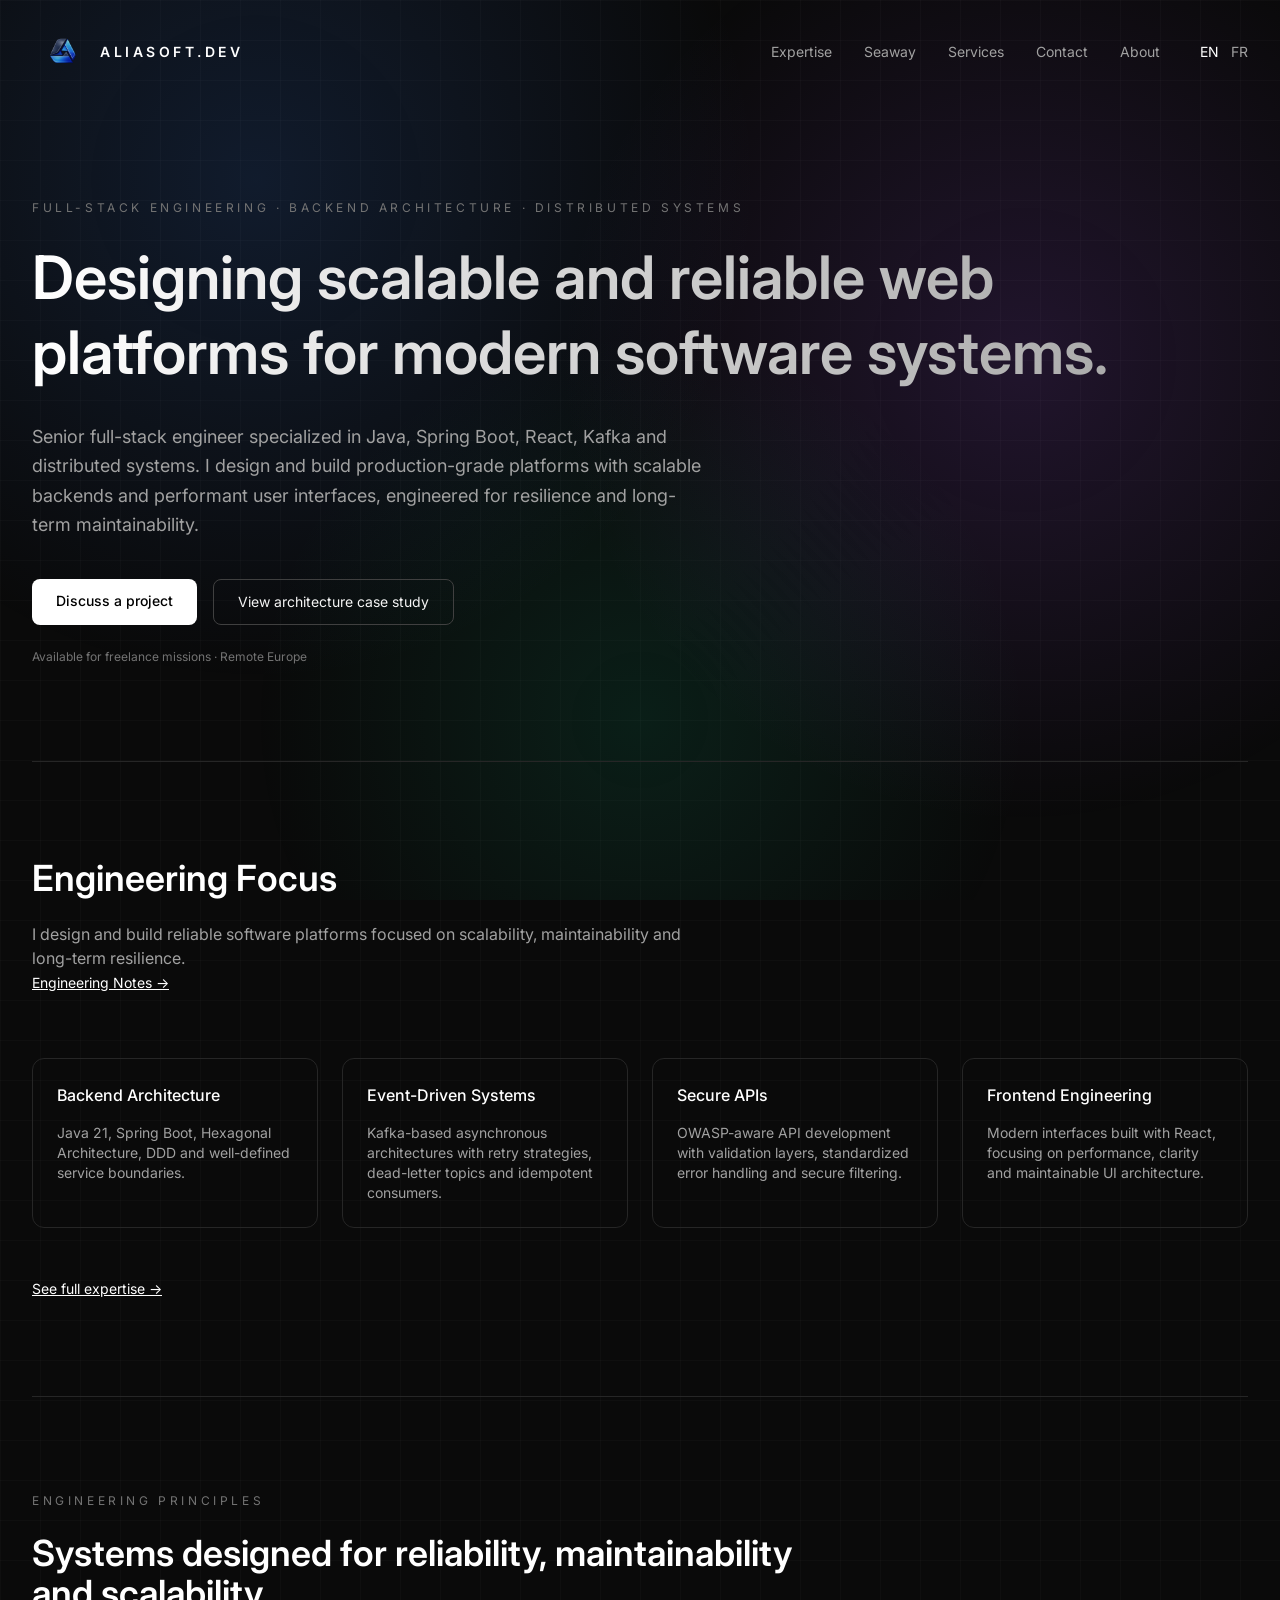
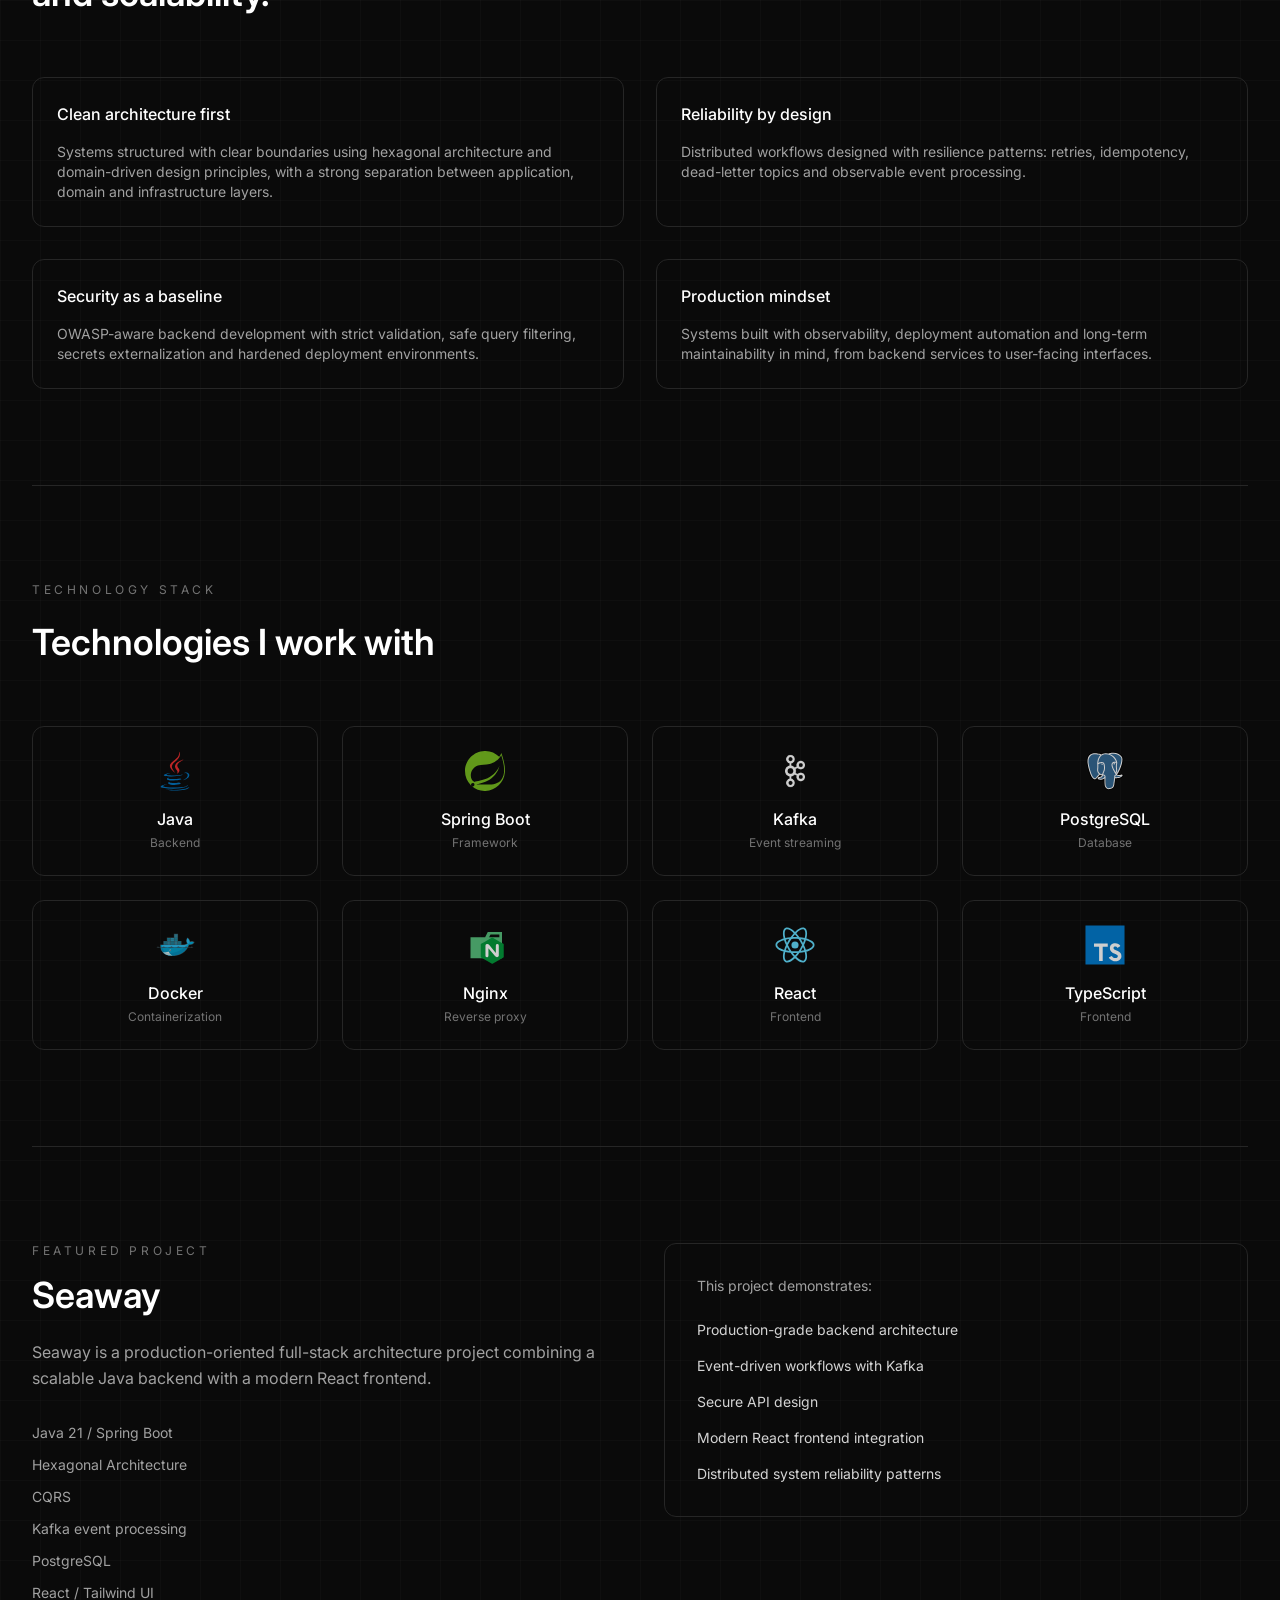
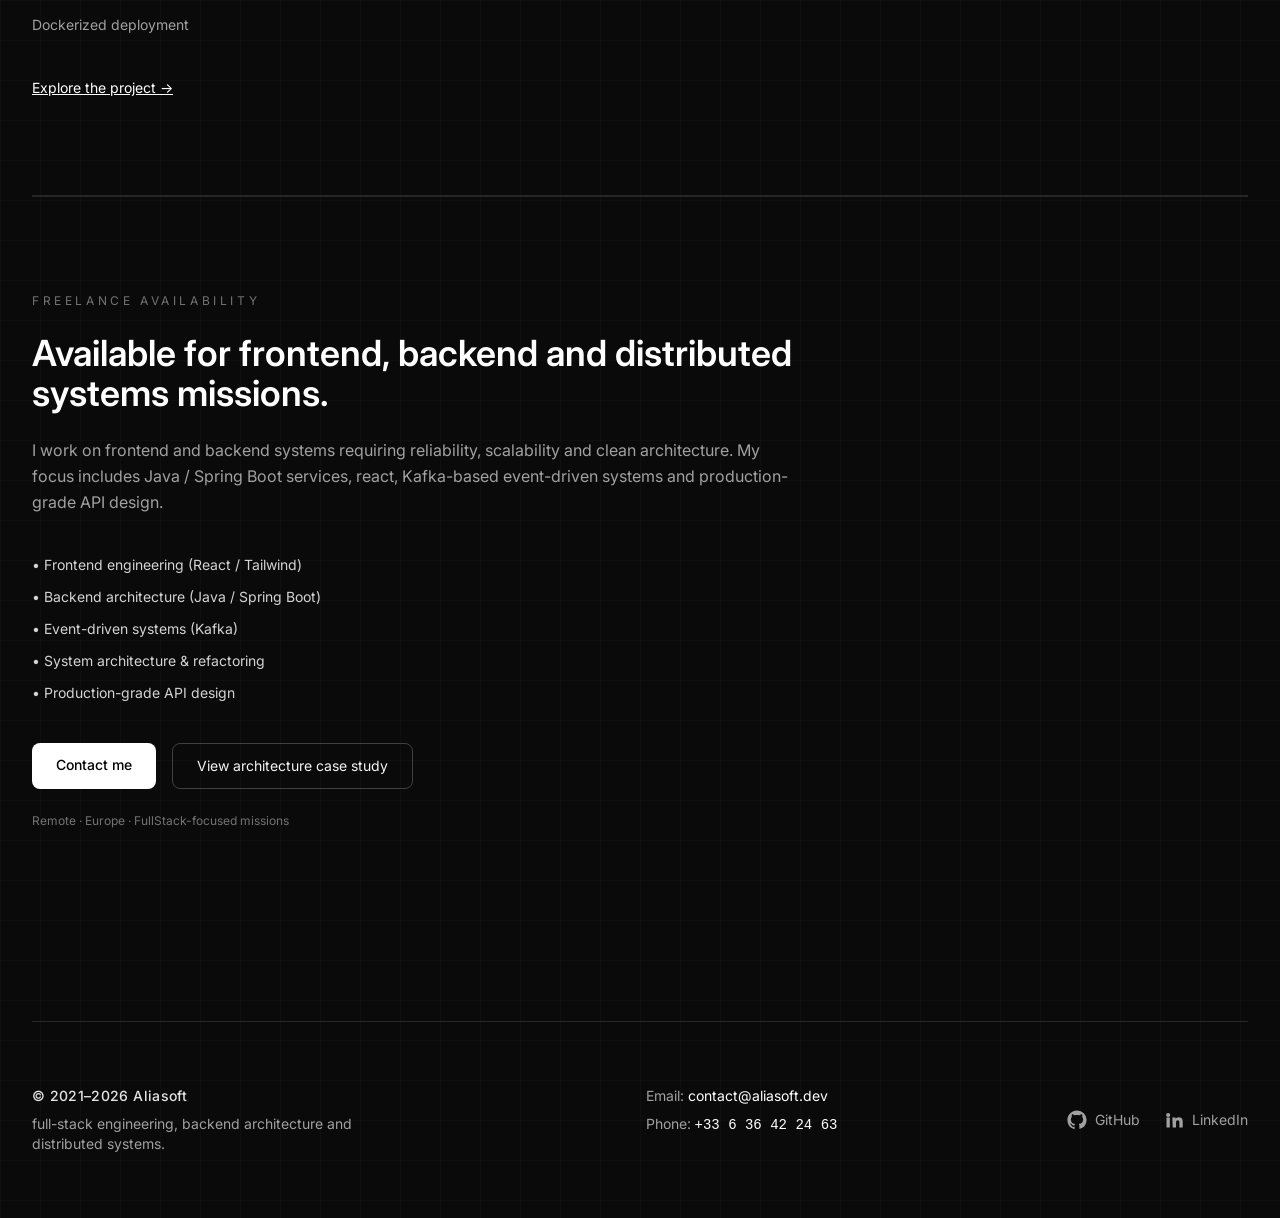
==== index.html @ 5de4d88c "deploy: Aliasoft/website@cc7196342ebf1ec0f9912c6b072e5e55b8d4eed5" ====
<!DOCTYPE html><html> <head><meta charset="UTF-8"><meta name="viewport" content="width=device-width, initial-scale=1.0"><meta name="description" content="Designing scalable and reliable web platforms for modern software systems."><meta name="author" content="Aliasoft"><title>Aliasoft</title><link rel="icon" href="/favicon.ico"><!-- hreflang --><!-- OpenGraph --><meta property="og:type" content="website"><meta property="og:title" content="Aliasoft — Full-Stack Engineering"><meta property="og:description" content="Full-stack engineering, distributed systems & React applications"><meta property="og:image" content="https://aliasoft.dev/og-image.png"><meta property="og:url" content="https://aliasoft.dev/en/"><!-- Twitter --><meta name="twitter:card" content="summary_large_image"><meta name="twitter:title" content="Aliasoft — Full-Stack Engineering"><meta name="twitter:description" content="Full-stack engineering, distributed systems & React applications"><meta name="twitter:image" content="https://aliasoft.dev/og-image.png"><script type="module">const a=localStorage.getItem("lang");a?window.location.href="/"+a+"/":navigator.language.startsWith("fr")?(localStorage.setItem("lang","fr"),window.location.href="/fr/"):(localStorage.setItem("lang","en"),window.location.href="/en/");</script><link rel="stylesheet" href="/_astro/global.B96quEFN.css"></head> <body></body></html>
---- _astro/global.B96quEFN.css ----
@layer properties{@supports (((-webkit-hyphens:none)) and (not (margin-trim:inline))) or ((-moz-orient:inline) and (not (color:rgb(from red r g b)))){*,:before,:after,::backdrop{--tw-translate-x:0;--tw-translate-y:0;--tw-translate-z:0;--tw-space-y-reverse:0;--tw-border-style:solid;--tw-gradient-position:initial;--tw-gradient-from:#0000;--tw-gradient-via:#0000;--tw-gradient-to:#0000;--tw-gradient-stops:initial;--tw-gradient-via-stops:initial;--tw-gradient-from-position:0%;--tw-gradient-via-position:50%;--tw-gradient-to-position:100%;--tw-leading:initial;--tw-font-weight:initial;--tw-tracking:initial;--tw-duration:initial}}}@layer theme{:root,:host{--font-sans:ui-sans-serif, system-ui, sans-serif, "Apple Color Emoji", "Segoe UI Emoji", "Segoe UI Symbol", "Noto Color Emoji";--font-mono:ui-monospace, SFMono-Regular, Menlo, Monaco, Consolas, "Liberation Mono", "Courier New", monospace;--color-emerald-400:oklch(76.5% .177 163.223);--color-blue-400:oklch(70.7% .165 254.624);--color-neutral-100:oklch(97% 0 0);--color-neutral-200:oklch(92.2% 0 0);--color-neutral-300:oklch(87% 0 0);--color-neutral-400:oklch(70.8% 0 0);--color-neutral-500:oklch(55.6% 0 0);--color-neutral-600:oklch(43.9% 0 0);--color-neutral-700:oklch(37.1% 0 0);--color-neutral-800:oklch(26.9% 0 0);--color-neutral-900:oklch(20.5% 0 0);--color-neutral-950:oklch(14.5% 0 0);--color-black:#000;--color-white:#fff;--spacing:.25rem;--container-sm:24rem;--container-xl:36rem;--container-2xl:42rem;--container-3xl:48rem;--container-6xl:72rem;--container-7xl:80rem;--text-xs:.75rem;--text-xs--line-height:calc(1 / .75);--text-sm:.875rem;--text-sm--line-height:calc(1.25 / .875);--text-lg:1.125rem;--text-lg--line-height:calc(1.75 / 1.125);--text-xl:1.25rem;--text-xl--line-height:calc(1.75 / 1.25);--text-2xl:1.5rem;--text-2xl--line-height:calc(2 / 1.5);--text-3xl:1.875rem;--text-3xl--line-height: 1.2 ;--text-4xl:2.25rem;--text-4xl--line-height:calc(2.5 / 2.25);--text-5xl:3rem;--text-5xl--line-height:1;--text-6xl:3.75rem;--text-6xl--line-height:1;--font-weight-medium:500;--font-weight-semibold:600;--tracking-wide:.025em;--leading-tight:1.25;--leading-relaxed:1.625;--radius-lg:.5rem;--radius-xl:.75rem;--default-transition-duration:.15s;--default-transition-timing-function:cubic-bezier(.4, 0, .2, 1);--default-font-family:var(--font-sans);--default-mono-font-family:var(--font-mono)}}@layer base{*,:after,:before,::backdrop{box-sizing:border-box;border:0 solid;margin:0;padding:0}::file-selector-button{box-sizing:border-box;border:0 solid;margin:0;padding:0}html,:host{-webkit-text-size-adjust:100%;tab-size:4;line-height:1.5;font-family:var(--default-font-family,ui-sans-serif, system-ui, sans-serif, "Apple Color Emoji", "Segoe UI Emoji", "Segoe UI Symbol", "Noto Color Emoji");font-feature-settings:var(--default-font-feature-settings,normal);font-variation-settings:var(--default-font-variation-settings,normal);-webkit-tap-highlight-color:transparent}hr{height:0;color:inherit;border-top-width:1px}abbr:where([title]){-webkit-text-decoration:underline dotted;text-decoration:underline dotted}h1,h2,h3,h4,h5,h6{font-size:inherit;font-weight:inherit}a{color:inherit;-webkit-text-decoration:inherit;text-decoration:inherit}b,strong{font-weight:bolder}code,kbd,samp,pre{font-family:var(--default-mono-font-family,ui-monospace, SFMono-Regular, Menlo, Monaco, Consolas, "Liberation Mono", "Courier New", monospace);font-feature-settings:var(--default-mono-font-feature-settings,normal);font-variation-settings:var(--default-mono-font-variation-settings,normal);font-size:1em}small{font-size:80%}sub,sup{vertical-align:baseline;font-size:75%;line-height:0;position:relative}sub{bottom:-.25em}sup{top:-.5em}table{text-indent:0;border-color:inherit;border-collapse:collapse}:-moz-focusring{outline:auto}progress{vertical-align:baseline}summary{display:list-item}ol,ul,menu{list-style:none}img,svg,video,canvas,audio,iframe,embed,object{vertical-align:middle;display:block}img,video{max-width:100%;height:auto}button,input,select,optgroup,textarea{font:inherit;font-feature-settings:inherit;font-variation-settings:inherit;letter-spacing:inherit;color:inherit;opacity:1;background-color:#0000;border-radius:0}::file-selector-button{font:inherit;font-feature-settings:inherit;font-variation-settings:inherit;letter-spacing:inherit;color:inherit;opacity:1;background-color:#0000;border-radius:0}:where(select:is([multiple],[size])) optgroup{font-weight:bolder}:where(select:is([multiple],[size])) optgroup option{padding-inline-start:20px}::file-selector-button{margin-inline-end:4px}::placeholder{opacity:1}@supports (not ((-webkit-appearance:-apple-pay-button))) or (contain-intrinsic-size:1px){::placeholder{color:currentColor}@supports (color:color-mix(in lab,red,red)){::placeholder{color:color-mix(in oklab,currentcolor 50%,transparent)}}}textarea{resize:vertical}::-webkit-search-decoration{-webkit-appearance:none}::-webkit-date-and-time-value{min-height:1lh;text-align:inherit}::-webkit-datetime-edit{display:inline-flex}::-webkit-datetime-edit-fields-wrapper{padding:0}::-webkit-datetime-edit{padding-block:0}::-webkit-datetime-edit-year-field{padding-block:0}::-webkit-datetime-edit-month-field{padding-block:0}::-webkit-datetime-edit-day-field{padding-block:0}::-webkit-datetime-edit-hour-field{padding-block:0}::-webkit-datetime-edit-minute-field{padding-block:0}::-webkit-datetime-edit-second-field{padding-block:0}::-webkit-datetime-edit-millisecond-field{padding-block:0}::-webkit-datetime-edit-meridiem-field{padding-block:0}::-webkit-calendar-picker-indicator{line-height:1}:-moz-ui-invalid{box-shadow:none}button,input:where([type=button],[type=reset],[type=submit]){appearance:button}::file-selector-button{appearance:button}::-webkit-inner-spin-button{height:auto}::-webkit-outer-spin-button{height:auto}[hidden]:where(:not([hidden=until-found])){display:none!important}}@layer components;@layer utilities{.absolute{position:absolute}.fixed{position:fixed}.relative{position:relative}.static{position:static}.inset-0{inset:calc(var(--spacing) * 0)}.left-1\/2{left:50%}.-z-10{z-index:-10}.container{width:100%}@media(min-width:40rem){.container{max-width:40rem}}@media(min-width:48rem){.container{max-width:48rem}}@media(min-width:64rem){.container{max-width:64rem}}@media(min-width:80rem){.container{max-width:80rem}}@media(min-width:96rem){.container{max-width:96rem}}.mx-auto{margin-inline:auto}.mt-1{margin-top:calc(var(--spacing) * 1)}.mt-2{margin-top:calc(var(--spacing) * 2)}.mt-4{margin-top:calc(var(--spacing) * 4)}.mt-6{margin-top:calc(var(--spacing) * 6)}.mt-8{margin-top:calc(var(--spacing) * 8)}.mt-10{margin-top:calc(var(--spacing) * 10)}.mt-12{margin-top:calc(var(--spacing) * 12)}.mt-14{margin-top:calc(var(--spacing) * 14)}.mt-16{margin-top:calc(var(--spacing) * 16)}.mt-20{margin-top:calc(var(--spacing) * 20)}.mt-24{margin-top:calc(var(--spacing) * 24)}.mb-10{margin-bottom:calc(var(--spacing) * 10)}.mb-12{margin-bottom:calc(var(--spacing) * 12)}.flex{display:flex}.grid{display:grid}.hidden{display:none}.inline-block{display:inline-block}.h-5{height:calc(var(--spacing) * 5)}.h-10{height:calc(var(--spacing) * 10)}.h-full{height:100%}.w-5{width:calc(var(--spacing) * 5)}.w-full{width:100%}.max-w-2xl{max-width:var(--container-2xl)}.max-w-3xl{max-width:var(--container-3xl)}.max-w-6xl{max-width:var(--container-6xl)}.max-w-7xl{max-width:var(--container-7xl)}.max-w-sm{max-width:var(--container-sm)}.max-w-xl{max-width:var(--container-xl)}.-translate-x-1\/2{--tw-translate-x: -50% ;translate:var(--tw-translate-x) var(--tw-translate-y)}.cursor-pointer{cursor:pointer}.grid-cols-2{grid-template-columns:repeat(2,minmax(0,1fr))}.flex-col{flex-direction:column}.items-center{align-items:center}.items-start{align-items:flex-start}.justify-between{justify-content:space-between}.gap-2{gap:calc(var(--spacing) * 2)}.gap-3{gap:calc(var(--spacing) * 3)}.gap-4{gap:calc(var(--spacing) * 4)}.gap-6{gap:calc(var(--spacing) * 6)}.gap-8{gap:calc(var(--spacing) * 8)}.gap-10{gap:calc(var(--spacing) * 10)}.gap-12{gap:calc(var(--spacing) * 12)}:where(.space-y-2>:not(:last-child)){--tw-space-y-reverse:0;margin-block-start:calc(calc(var(--spacing) * 2) * var(--tw-space-y-reverse));margin-block-end:calc(calc(var(--spacing) * 2) * calc(1 - var(--tw-space-y-reverse)))}:where(.space-y-3>:not(:last-child)){--tw-space-y-reverse:0;margin-block-start:calc(calc(var(--spacing) * 3) * var(--tw-space-y-reverse));margin-block-end:calc(calc(var(--spacing) * 3) * calc(1 - var(--tw-space-y-reverse)))}:where(.space-y-4>:not(:last-child)){--tw-space-y-reverse:0;margin-block-start:calc(calc(var(--spacing) * 4) * var(--tw-space-y-reverse));margin-block-end:calc(calc(var(--spacing) * 4) * calc(1 - var(--tw-space-y-reverse)))}:where(.space-y-8>:not(:last-child)){--tw-space-y-reverse:0;margin-block-start:calc(calc(var(--spacing) * 8) * var(--tw-space-y-reverse));margin-block-end:calc(calc(var(--spacing) * 8) * calc(1 - var(--tw-space-y-reverse)))}.rounded-lg{border-radius:var(--radius-lg)}.rounded-xl{border-radius:var(--radius-xl)}.border{border-style:var(--tw-border-style);border-width:1px}.border-t{border-top-style:var(--tw-border-style);border-top-width:1px}.border-b{border-bottom-style:var(--tw-border-style);border-bottom-width:1px}.border-neutral-700{border-color:var(--color-neutral-700)}.border-neutral-800{border-color:var(--color-neutral-800)}.bg-black\/70{background-color:#000000b3}@supports (color:color-mix(in lab,red,red)){.bg-black\/70{background-color:color-mix(in oklab,var(--color-black) 70%,transparent)}}.bg-neutral-900{background-color:var(--color-neutral-900)}.bg-neutral-950{background-color:var(--color-neutral-950)}.bg-white{background-color:var(--color-white)}.bg-gradient-to-r{--tw-gradient-position:to right in oklab;background-image:linear-gradient(var(--tw-gradient-stops))}.from-white{--tw-gradient-from:var(--color-white);--tw-gradient-stops:var(--tw-gradient-via-stops,var(--tw-gradient-position), var(--tw-gradient-from) var(--tw-gradient-from-position), var(--tw-gradient-to) var(--tw-gradient-to-position))}.to-neutral-400{--tw-gradient-to:var(--color-neutral-400);--tw-gradient-stops:var(--tw-gradient-via-stops,var(--tw-gradient-position), var(--tw-gradient-from) var(--tw-gradient-from-position), var(--tw-gradient-to) var(--tw-gradient-to-position))}.bg-clip-text{-webkit-background-clip:text;background-clip:text}.object-cover{object-fit:cover}.p-6{padding:calc(var(--spacing) * 6)}.p-8{padding:calc(var(--spacing) * 8)}.px-3{padding-inline:calc(var(--spacing) * 3)}.px-6{padding-inline:calc(var(--spacing) * 6)}.py-1{padding-block:calc(var(--spacing) * 1)}.py-3{padding-block:calc(var(--spacing) * 3)}.py-8{padding-block:calc(var(--spacing) * 8)}.py-16{padding-block:calc(var(--spacing) * 16)}.py-24{padding-block:calc(var(--spacing) * 24)}.pt-4{padding-top:calc(var(--spacing) * 4)}.text-center{text-align:center}.font-\[Inter\]{font-family:Inter}.font-mono{font-family:var(--font-mono)}.text-2xl{font-size:var(--text-2xl);line-height:var(--tw-leading,var(--text-2xl--line-height))}.text-3xl{font-size:var(--text-3xl);line-height:var(--tw-leading,var(--text-3xl--line-height))}.text-4xl{font-size:var(--text-4xl);line-height:var(--tw-leading,var(--text-4xl--line-height))}.text-lg{font-size:var(--text-lg);line-height:var(--tw-leading,var(--text-lg--line-height))}.text-sm{font-size:var(--text-sm);line-height:var(--tw-leading,var(--text-sm--line-height))}.text-xl{font-size:var(--text-xl);line-height:var(--tw-leading,var(--text-xl--line-height))}.text-xs{font-size:var(--text-xs);line-height:var(--tw-leading,var(--text-xs--line-height))}.leading-relaxed{--tw-leading:var(--leading-relaxed);line-height:var(--leading-relaxed)}.leading-tight{--tw-leading:var(--leading-tight);line-height:var(--leading-tight)}.font-medium{--tw-font-weight:var(--font-weight-medium);font-weight:var(--font-weight-medium)}.font-semibold{--tw-font-weight:var(--font-weight-semibold);font-weight:var(--font-weight-semibold)}.tracking-\[0\.3em\]{--tw-tracking:.3em;letter-spacing:.3em}.tracking-\[0\.25em\]{--tw-tracking:.25em;letter-spacing:.25em}.tracking-wide{--tw-tracking:var(--tracking-wide);letter-spacing:var(--tracking-wide)}.text-black{color:var(--color-black)}.text-neutral-100{color:var(--color-neutral-100)}.text-neutral-200{color:var(--color-neutral-200)}.text-neutral-300{color:var(--color-neutral-300)}.text-neutral-400{color:var(--color-neutral-400)}.text-neutral-500{color:var(--color-neutral-500)}.text-transparent{color:#0000}.text-white{color:var(--color-white)}.uppercase{text-transform:uppercase}.underline{text-decoration-line:underline}.antialiased{-webkit-font-smoothing:antialiased;-moz-osx-font-smoothing:grayscale}.opacity-30{opacity:.3}.opacity-80{opacity:.8}.transition{transition-property:color,background-color,border-color,outline-color,text-decoration-color,fill,stroke,--tw-gradient-from,--tw-gradient-via,--tw-gradient-to,opacity,box-shadow,transform,translate,scale,rotate,filter,-webkit-backdrop-filter,backdrop-filter,display,content-visibility,overlay,pointer-events;transition-timing-function:var(--tw-ease,var(--default-transition-timing-function));transition-duration:var(--tw-duration,var(--default-transition-duration))}.transition-opacity{transition-property:opacity;transition-timing-function:var(--tw-ease,var(--default-transition-timing-function));transition-duration:var(--tw-duration,var(--default-transition-duration))}.duration-500{--tw-duration:.5s;transition-duration:.5s}@media(hover:hover){.group-hover\:block:is(:where(.group):hover *){display:block}.group-hover\/pair\:text-emerald-400:is(:where(.group\/pair):hover *){color:var(--color-emerald-400)}.hover\:border-neutral-500:hover{border-color:var(--color-neutral-500)}.hover\:border-neutral-600:hover{border-color:var(--color-neutral-600)}.hover\:bg-neutral-200:hover{background-color:var(--color-neutral-200)}.hover\:bg-neutral-900\/40:hover{background-color:#17171766}@supports (color:color-mix(in lab,red,red)){.hover\:bg-neutral-900\/40:hover{background-color:color-mix(in oklab,var(--color-neutral-900) 40%,transparent)}}.hover\:text-blue-400:hover{color:var(--color-blue-400)}.hover\:text-neutral-300:hover{color:var(--color-neutral-300)}.hover\:text-white:hover{color:var(--color-white)}.hover\:opacity-100:hover{opacity:1}}@media(min-width:40rem){.sm\:flex-row{flex-direction:row}}@media(min-width:48rem){.md\:flex{display:flex}.md\:grid-cols-2{grid-template-columns:repeat(2,minmax(0,1fr))}.md\:grid-cols-4{grid-template-columns:repeat(4,minmax(0,1fr))}.md\:flex-row{flex-direction:row}.md\:justify-between{justify-content:space-between}.md\:text-4xl{font-size:var(--text-4xl);line-height:var(--tw-leading,var(--text-4xl--line-height))}.md\:text-5xl{font-size:var(--text-5xl);line-height:var(--tw-leading,var(--text-5xl--line-height))}.md\:text-6xl{font-size:var(--text-6xl);line-height:var(--tw-leading,var(--text-6xl--line-height))}}@media(min-width:64rem){.lg\:grid-cols-2{grid-template-columns:repeat(2,minmax(0,1fr))}.lg\:grid-cols-3{grid-template-columns:repeat(3,minmax(0,1fr))}.lg\:grid-cols-4{grid-template-columns:repeat(4,minmax(0,1fr))}.lg\:px-8{padding-inline:calc(var(--spacing) * 8)}}}.timeline-item{cursor:pointer;border-left:2px solid #333;padding-left:20px;transition:all .3s}.timeline-item .title{color:#aaa;font-weight:600;transition:all .3s}.timeline-item .desc{color:#666;opacity:0;margin-top:5px;font-size:14px;transition:all .3s;transform:translateY(10px)}.timeline-item:hover .title{color:#fff}.timeline-item:hover{border-color:#fff;transform:translate(5px)}.timeline-item.active .title{color:#fff}.timeline-item.active .desc{opacity:1;transform:translateY(0)}body{background-color:#0a0a0a;background-image:linear-gradient(#ffffff05 1px,#0000 1px),linear-gradient(90deg,#ffffff05 1px,#0000 1px);background-size:40px 40px}body:before{content:"";z-index:-1;background:radial-gradient(circle at 20% 20%,#3b82f626,#0000 40%),radial-gradient(circle at 80% 40%,#a855f726,#0000 40%),radial-gradient(circle at 50% 80%,#10b9811f,#0000 40%);position:fixed;inset:0}@property --tw-translate-x{syntax:"*";inherits:false;initial-value:0}@property --tw-translate-y{syntax:"*";inherits:false;initial-value:0}@property --tw-translate-z{syntax:"*";inherits:false;initial-value:0}@property --tw-space-y-reverse{syntax:"*";inherits:false;initial-value:0}@property --tw-border-style{syntax:"*";inherits:false;initial-value:solid}@property --tw-gradient-position{syntax:"*";inherits:false}@property --tw-gradient-from{syntax:"<color>";inherits:false;initial-value:#0000}@property --tw-gradient-via{syntax:"<color>";inherits:false;initial-value:#0000}@property --tw-gradient-to{syntax:"<color>";inherits:false;initial-value:#0000}@property --tw-gradient-stops{syntax:"*";inherits:false}@property --tw-gradient-via-stops{syntax:"*";inherits:false}@property --tw-gradient-from-position{syntax:"<length-percentage>";inherits:false;initial-value:0%}@property --tw-gradient-via-position{syntax:"<length-percentage>";inherits:false;initial-value:50%}@property --tw-gradient-to-position{syntax:"<length-percentage>";inherits:false;initial-value:100%}@property --tw-leading{syntax:"*";inherits:false}@property --tw-font-weight{syntax:"*";inherits:false}@property --tw-tracking{syntax:"*";inherits:false}@property --tw-duration{syntax:"*";inherits:false}
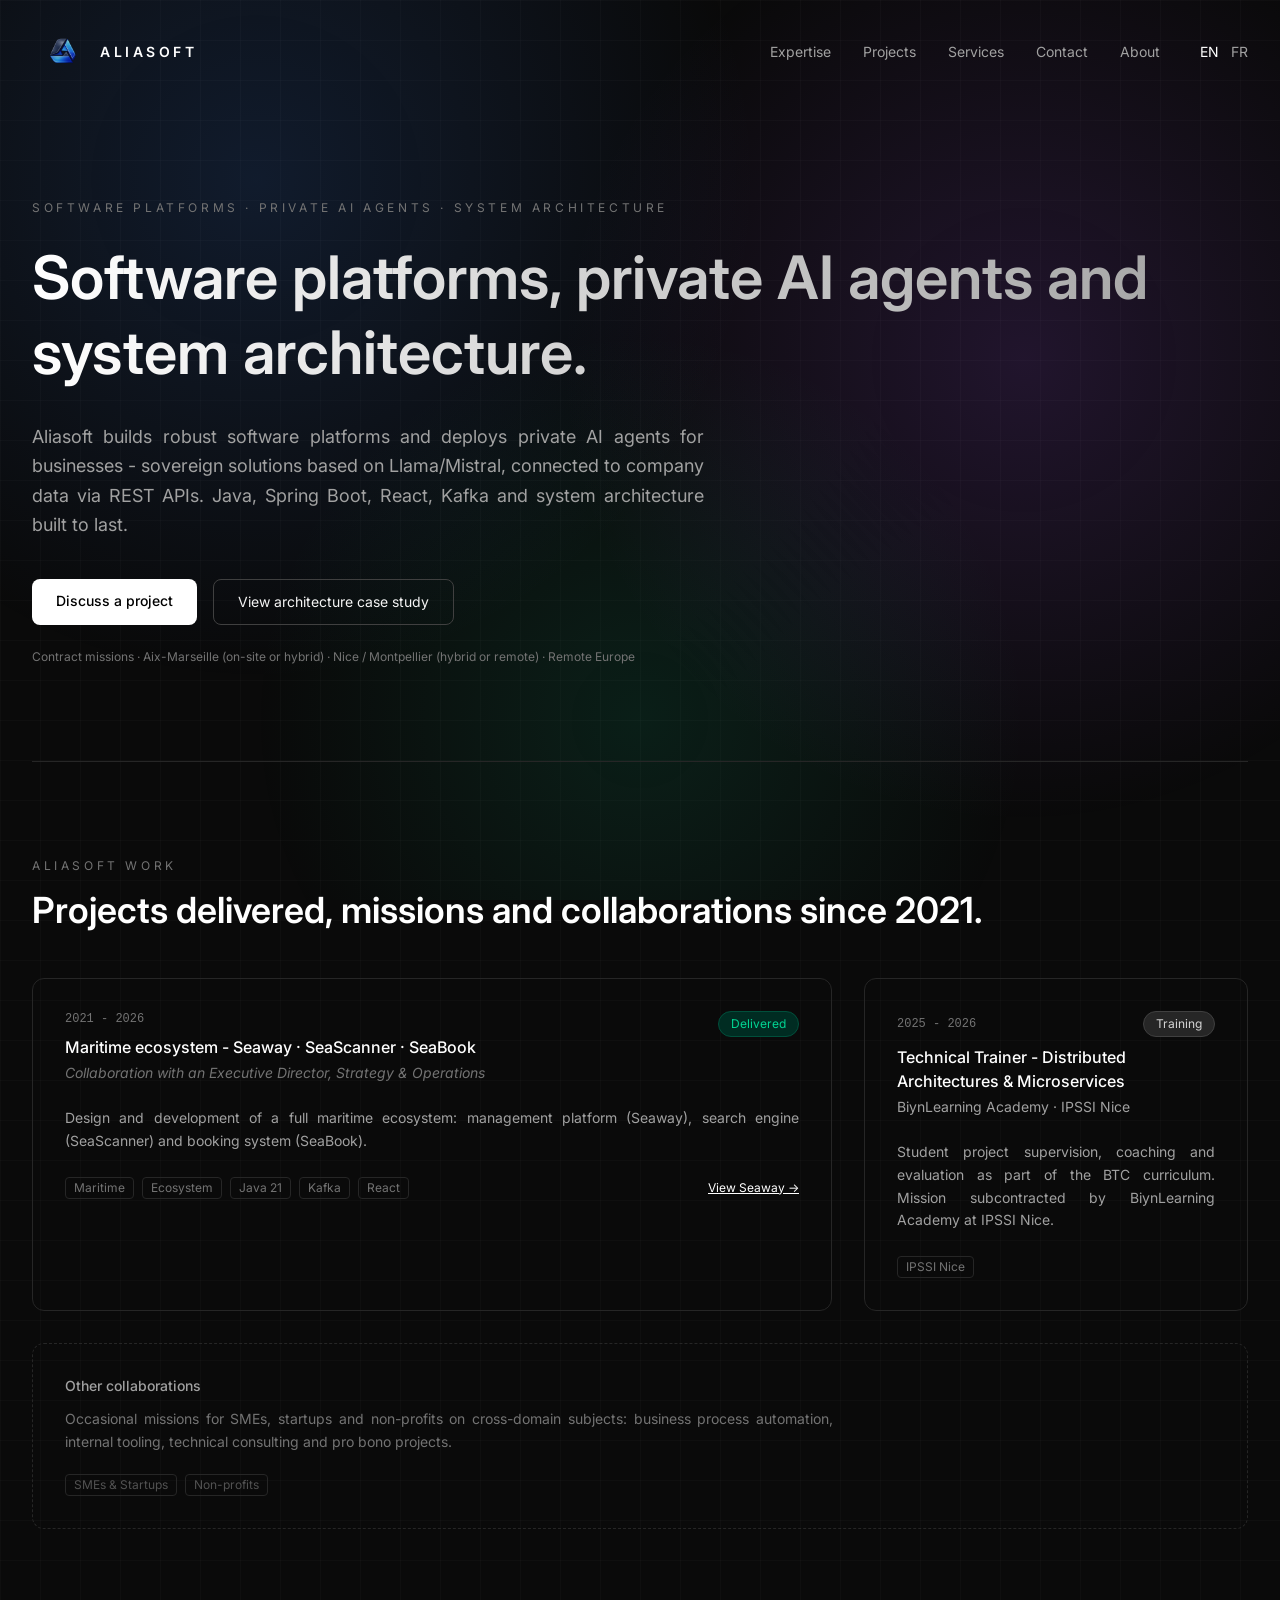
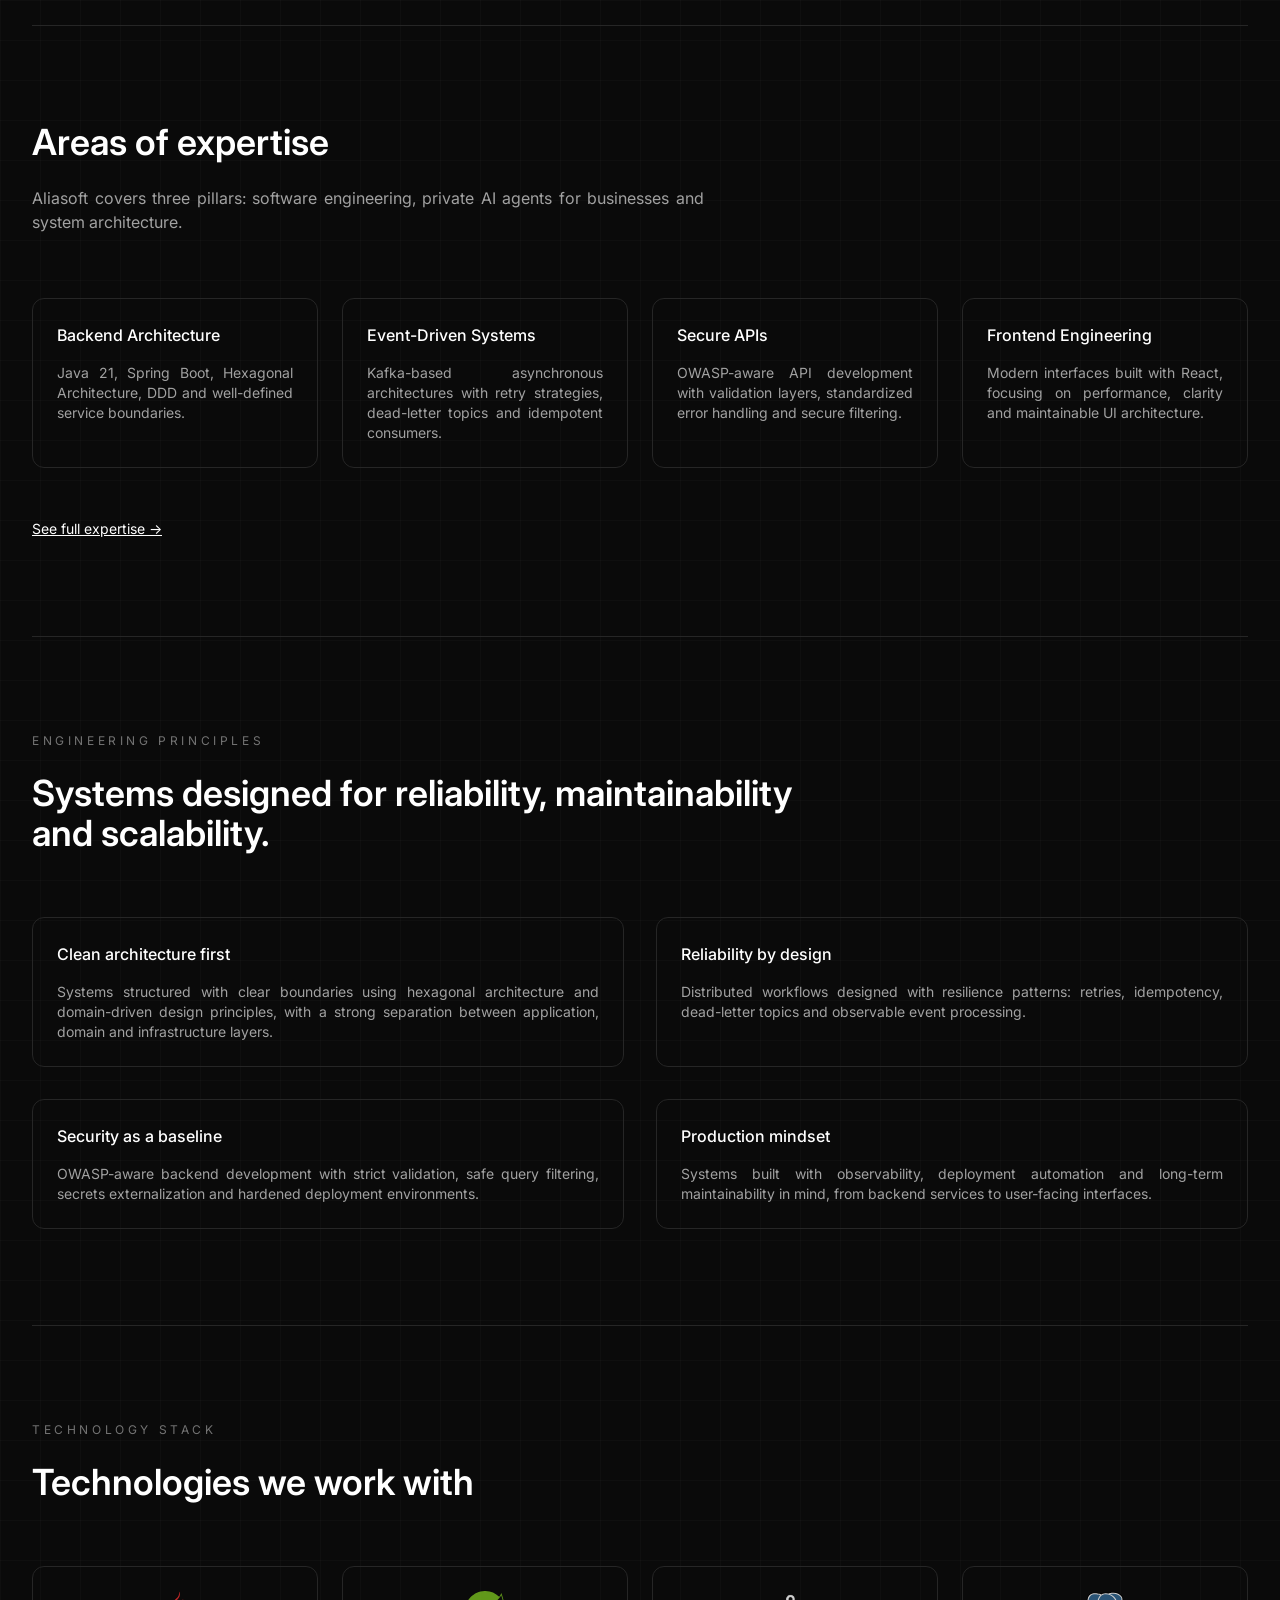
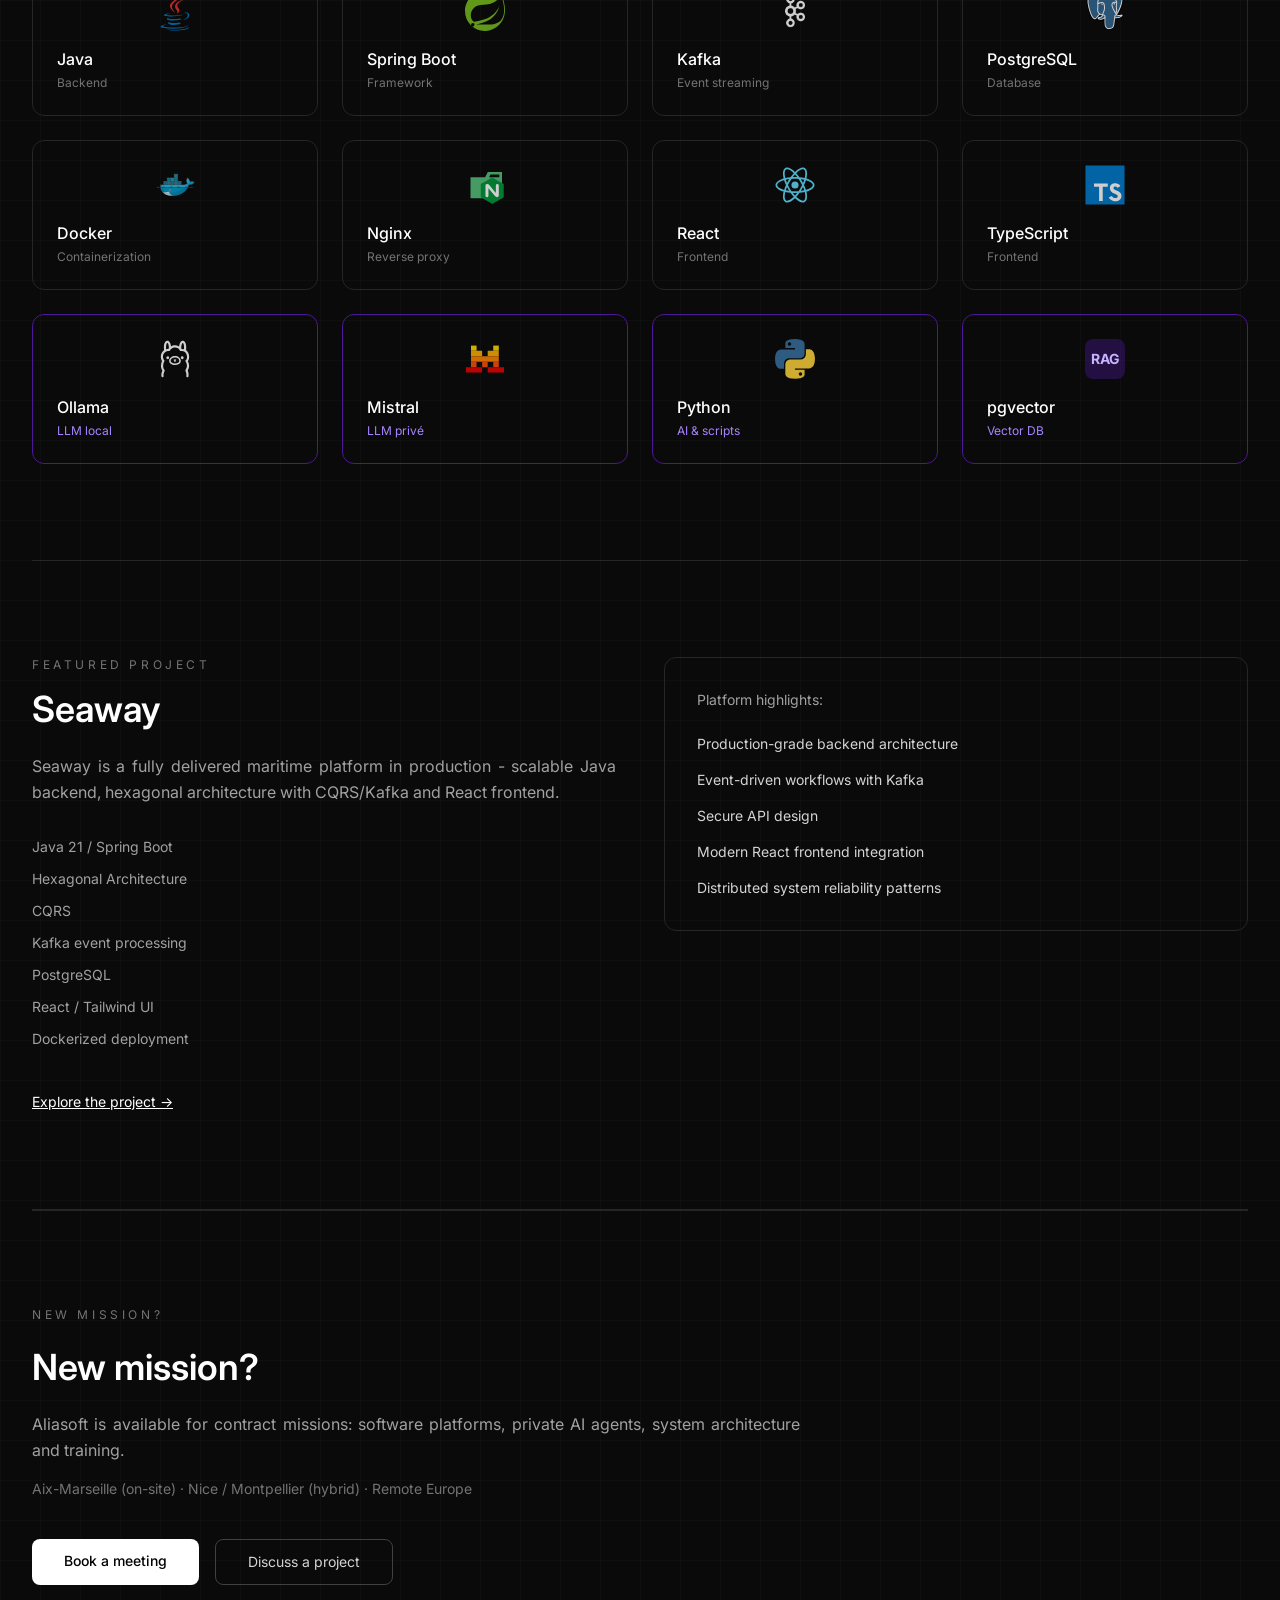
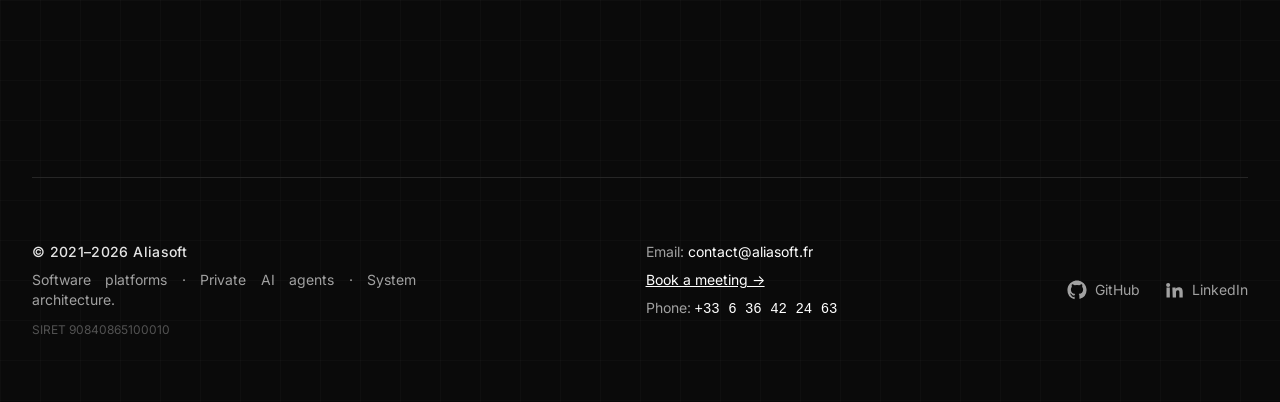
==== commit d8ecc2ac: "deploy: Aliasoft/website@4fafccb07151c4f165f31089b41d30f78f6ea8df" ====
--- a/index.html
+++ b/index.html
@@ -1 +1 @@
-<!DOCTYPE html><html> <head><meta charset="UTF-8"><meta name="viewport" content="width=device-width, initial-scale=1.0"><meta name="description" content="Designing scalable and reliable web platforms for modern software systems."><meta name="author" content="Aliasoft"><title>Aliasoft</title><link rel="icon" href="/favicon.ico"><!-- hreflang --><!-- OpenGraph --><meta property="og:type" content="website"><meta property="og:title" content="Aliasoft — Full-Stack Engineering"><meta property="og:description" content="Full-stack engineering, distributed systems & React applications"><meta property="og:image" content="https://aliasoft.dev/og-image.png"><meta property="og:url" content="https://aliasoft.dev/en/"><!-- Twitter --><meta name="twitter:card" content="summary_large_image"><meta name="twitter:title" content="Aliasoft — Full-Stack Engineering"><meta name="twitter:description" content="Full-stack engineering, distributed systems & React applications"><meta name="twitter:image" content="https://aliasoft.dev/og-image.png"><script type="module">const a=localStorage.getItem("lang");a?window.location.href="/"+a+"/":navigator.language.startsWith("fr")?(localStorage.setItem("lang","fr"),window.location.href="/fr/"):(localStorage.setItem("lang","en"),window.location.href="/en/");</script><link rel="stylesheet" href="/_astro/global.B96quEFN.css"></head> <body></body></html>+<!DOCTYPE html><html> <head><meta charset="UTF-8"><meta name="viewport" content="width=device-width, initial-scale=1.0"><title>Aliasoft</title><link rel="icon" href="/favicon.ico"><meta name="robots" content="noindex"><script type="module">const a=localStorage.getItem("lang");a?window.location.href="/"+a+"/":navigator.language.startsWith("fr")?(localStorage.setItem("lang","fr"),window.location.href="/fr/"):(localStorage.setItem("lang","en"),window.location.href="/en/");</script><link rel="stylesheet" href="/_astro/global.CK1csvw6.css"></head> <body></body></html>
--- a/_astro/global.CK1csvw6.css
+++ b/_astro/global.CK1csvw6.css
@@ -0,0 +1 @@
+@layer properties{@supports (((-webkit-hyphens:none)) and (not (margin-trim:inline))) or ((-moz-orient:inline) and (not (color:rgb(from red r g b)))){*,:before,:after,::backdrop{--tw-translate-x:0;--tw-translate-y:0;--tw-translate-z:0;--tw-rotate-x:initial;--tw-rotate-y:initial;--tw-rotate-z:initial;--tw-skew-x:initial;--tw-skew-y:initial;--tw-space-y-reverse:0;--tw-border-style:solid;--tw-gradient-position:initial;--tw-gradient-from:#0000;--tw-gradient-via:#0000;--tw-gradient-to:#0000;--tw-gradient-stops:initial;--tw-gradient-via-stops:initial;--tw-gradient-from-position:0%;--tw-gradient-via-position:50%;--tw-gradient-to-position:100%;--tw-leading:initial;--tw-font-weight:initial;--tw-tracking:initial;--tw-blur:initial;--tw-brightness:initial;--tw-contrast:initial;--tw-grayscale:initial;--tw-hue-rotate:initial;--tw-invert:initial;--tw-opacity:initial;--tw-saturate:initial;--tw-sepia:initial;--tw-drop-shadow:initial;--tw-drop-shadow-color:initial;--tw-drop-shadow-alpha:100%;--tw-drop-shadow-size:initial;--tw-duration:initial}}}@layer theme{:root,:host{--font-sans:ui-sans-serif, system-ui, sans-serif, "Apple Color Emoji", "Segoe UI Emoji", "Segoe UI Symbol", "Noto Color Emoji";--font-mono:ui-monospace, SFMono-Regular, Menlo, Monaco, Consolas, "Liberation Mono", "Courier New", monospace;--color-emerald-400:oklch(76.5% .177 163.223);--color-emerald-500:oklch(69.6% .17 162.48);--color-emerald-900:oklch(37.8% .077 168.94);--color-emerald-950:oklch(26.2% .051 172.552);--color-blue-400:oklch(70.7% .165 254.624);--color-violet-300:oklch(81.1% .111 293.571);--color-violet-400:oklch(70.2% .183 293.541);--color-violet-500:oklch(60.6% .25 292.717);--color-violet-700:oklch(49.1% .27 292.581);--color-violet-800:oklch(43.2% .232 292.759);--color-violet-900:oklch(38% .189 293.745);--color-violet-950:oklch(28.3% .141 291.089);--color-neutral-100:oklch(97% 0 0);--color-neutral-200:oklch(92.2% 0 0);--color-neutral-300:oklch(87% 0 0);--color-neutral-400:oklch(70.8% 0 0);--color-neutral-500:oklch(55.6% 0 0);--color-neutral-600:oklch(43.9% 0 0);--color-neutral-700:oklch(37.1% 0 0);--color-neutral-800:oklch(26.9% 0 0);--color-neutral-900:oklch(20.5% 0 0);--color-neutral-950:oklch(14.5% 0 0);--color-black:#000;--color-white:#fff;--spacing:.25rem;--container-sm:24rem;--container-xl:36rem;--container-2xl:42rem;--container-3xl:48rem;--container-6xl:72rem;--container-7xl:80rem;--text-xs:.75rem;--text-xs--line-height:calc(1 / .75);--text-sm:.875rem;--text-sm--line-height:calc(1.25 / .875);--text-lg:1.125rem;--text-lg--line-height:calc(1.75 / 1.125);--text-2xl:1.5rem;--text-2xl--line-height:calc(2 / 1.5);--text-3xl:1.875rem;--text-3xl--line-height: 1.2 ;--text-4xl:2.25rem;--text-4xl--line-height:calc(2.5 / 2.25);--text-5xl:3rem;--text-5xl--line-height:1;--text-6xl:3.75rem;--text-6xl--line-height:1;--font-weight-medium:500;--font-weight-semibold:600;--font-weight-bold:700;--tracking-wide:.025em;--leading-tight:1.25;--leading-relaxed:1.625;--radius-lg:.5rem;--radius-xl:.75rem;--default-transition-duration:.15s;--default-transition-timing-function:cubic-bezier(.4, 0, .2, 1);--default-font-family:var(--font-sans);--default-mono-font-family:var(--font-mono)}}@layer base{*,:after,:before,::backdrop{box-sizing:border-box;border:0 solid;margin:0;padding:0}::file-selector-button{box-sizing:border-box;border:0 solid;margin:0;padding:0}html,:host{-webkit-text-size-adjust:100%;tab-size:4;line-height:1.5;font-family:var(--default-font-family,ui-sans-serif, system-ui, sans-serif, "Apple Color Emoji", "Segoe UI Emoji", "Segoe UI Symbol", "Noto Color Emoji");font-feature-settings:var(--default-font-feature-settings,normal);font-variation-settings:var(--default-font-variation-settings,normal);-webkit-tap-highlight-color:transparent}hr{height:0;color:inherit;border-top-width:1px}abbr:where([title]){-webkit-text-decoration:underline dotted;text-decoration:underline dotted}h1,h2,h3,h4,h5,h6{font-size:inherit;font-weight:inherit}a{color:inherit;-webkit-text-decoration:inherit;text-decoration:inherit}b,strong{font-weight:bolder}code,kbd,samp,pre{font-family:var(--default-mono-font-family,ui-monospace, SFMono-Regular, Menlo, Monaco, Consolas, "Liberation Mono", "Courier New", monospace);font-feature-settings:var(--default-mono-font-feature-settings,normal);font-variation-settings:var(--default-mono-font-variation-settings,normal);font-size:1em}small{font-size:80%}sub,sup{vertical-align:baseline;font-size:75%;line-height:0;position:relative}sub{bottom:-.25em}sup{top:-.5em}table{text-indent:0;border-color:inherit;border-collapse:collapse}:-moz-focusring{outline:auto}progress{vertical-align:baseline}summary{display:list-item}ol,ul,menu{list-style:none}img,svg,video,canvas,audio,iframe,embed,object{vertical-align:middle;display:block}img,video{max-width:100%;height:auto}button,input,select,optgroup,textarea{font:inherit;font-feature-settings:inherit;font-variation-settings:inherit;letter-spacing:inherit;color:inherit;opacity:1;background-color:#0000;border-radius:0}::file-selector-button{font:inherit;font-feature-settings:inherit;font-variation-settings:inherit;letter-spacing:inherit;color:inherit;opacity:1;background-color:#0000;border-radius:0}:where(select:is([multiple],[size])) optgroup{font-weight:bolder}:where(select:is([multiple],[size])) optgroup option{padding-inline-start:20px}::file-selector-button{margin-inline-end:4px}::placeholder{opacity:1}@supports (not ((-webkit-appearance:-apple-pay-button))) or (contain-intrinsic-size:1px){::placeholder{color:currentColor}@supports (color:color-mix(in lab,red,red)){::placeholder{color:color-mix(in oklab,currentcolor 50%,transparent)}}}textarea{resize:vertical}::-webkit-search-decoration{-webkit-appearance:none}::-webkit-date-and-time-value{min-height:1lh;text-align:inherit}::-webkit-datetime-edit{display:inline-flex}::-webkit-datetime-edit-fields-wrapper{padding:0}::-webkit-datetime-edit{padding-block:0}::-webkit-datetime-edit-year-field{padding-block:0}::-webkit-datetime-edit-month-field{padding-block:0}::-webkit-datetime-edit-day-field{padding-block:0}::-webkit-datetime-edit-hour-field{padding-block:0}::-webkit-datetime-edit-minute-field{padding-block:0}::-webkit-datetime-edit-second-field{padding-block:0}::-webkit-datetime-edit-millisecond-field{padding-block:0}::-webkit-datetime-edit-meridiem-field{padding-block:0}::-webkit-calendar-picker-indicator{line-height:1}:-moz-ui-invalid{box-shadow:none}button,input:where([type=button],[type=reset],[type=submit]){appearance:button}::file-selector-button{appearance:button}::-webkit-inner-spin-button{height:auto}::-webkit-outer-spin-button{height:auto}[hidden]:where(:not([hidden=until-found])){display:none!important}}@layer components;@layer utilities{.absolute{position:absolute}.relative{position:relative}.static{position:static}.start{inset-inline-start:var(--spacing)}.left-1\/2{left:50%}.container{width:100%}@media(min-width:40rem){.container{max-width:40rem}}@media(min-width:48rem){.container{max-width:48rem}}@media(min-width:64rem){.container{max-width:64rem}}@media(min-width:80rem){.container{max-width:80rem}}@media(min-width:96rem){.container{max-width:96rem}}.mx-auto{margin-inline:auto}.mt-1{margin-top:calc(var(--spacing) * 1)}.mt-2{margin-top:calc(var(--spacing) * 2)}.mt-3{margin-top:calc(var(--spacing) * 3)}.mt-4{margin-top:calc(var(--spacing) * 4)}.mt-5{margin-top:calc(var(--spacing) * 5)}.mt-6{margin-top:calc(var(--spacing) * 6)}.mt-8{margin-top:calc(var(--spacing) * 8)}.mt-10{margin-top:calc(var(--spacing) * 10)}.mt-12{margin-top:calc(var(--spacing) * 12)}.mt-14{margin-top:calc(var(--spacing) * 14)}.mt-16{margin-top:calc(var(--spacing) * 16)}.mt-20{margin-top:calc(var(--spacing) * 20)}.mt-24{margin-top:calc(var(--spacing) * 24)}.mb-4{margin-bottom:calc(var(--spacing) * 4)}.mb-6{margin-bottom:calc(var(--spacing) * 6)}.block{display:block}.flex{display:flex}.grid{display:grid}.hidden{display:none}.inline-block{display:inline-block}.inline-flex{display:inline-flex}.h-0\.5{height:calc(var(--spacing) * .5)}.h-2{height:calc(var(--spacing) * 2)}.h-4{height:calc(var(--spacing) * 4)}.h-5{height:calc(var(--spacing) * 5)}.h-10{height:calc(var(--spacing) * 10)}.h-44{height:calc(var(--spacing) * 44)}.w-2{width:calc(var(--spacing) * 2)}.w-4{width:calc(var(--spacing) * 4)}.w-5{width:calc(var(--spacing) * 5)}.w-6{width:calc(var(--spacing) * 6)}.w-10{width:calc(var(--spacing) * 10)}.w-44{width:calc(var(--spacing) * 44)}.max-w-2xl{max-width:var(--container-2xl)}.max-w-3xl{max-width:var(--container-3xl)}.max-w-6xl{max-width:var(--container-6xl)}.max-w-7xl{max-width:var(--container-7xl)}.max-w-sm{max-width:var(--container-sm)}.max-w-xl{max-width:var(--container-xl)}.flex-1{flex:1}.shrink-0{flex-shrink:0}.-translate-x-1\/2{--tw-translate-x: -50% ;translate:var(--tw-translate-x) var(--tw-translate-y)}.-translate-y-2{--tw-translate-y:calc(var(--spacing) * -2);translate:var(--tw-translate-x) var(--tw-translate-y)}.translate-y-2{--tw-translate-y:calc(var(--spacing) * 2);translate:var(--tw-translate-x) var(--tw-translate-y)}.-rotate-45{rotate:-45deg}.rotate-45{rotate:45deg}.transform{transform:var(--tw-rotate-x,) var(--tw-rotate-y,) var(--tw-rotate-z,) var(--tw-skew-x,) var(--tw-skew-y,)}.cursor-pointer{cursor:pointer}.grid-cols-2{grid-template-columns:repeat(2,minmax(0,1fr))}.flex-col{flex-direction:column}.flex-wrap{flex-wrap:wrap}.items-center{align-items:center}.items-start{align-items:flex-start}.justify-between{justify-content:space-between}.justify-center{justify-content:center}.gap-1\.5{gap:calc(var(--spacing) * 1.5)}.gap-2{gap:calc(var(--spacing) * 2)}.gap-3{gap:calc(var(--spacing) * 3)}.gap-4{gap:calc(var(--spacing) * 4)}.gap-6{gap:calc(var(--spacing) * 6)}.gap-8{gap:calc(var(--spacing) * 8)}.gap-10{gap:calc(var(--spacing) * 10)}.gap-12{gap:calc(var(--spacing) * 12)}:where(.space-y-2>:not(:last-child)){--tw-space-y-reverse:0;margin-block-start:calc(calc(var(--spacing) * 2) * var(--tw-space-y-reverse));margin-block-end:calc(calc(var(--spacing) * 2) * calc(1 - var(--tw-space-y-reverse)))}:where(.space-y-3>:not(:last-child)){--tw-space-y-reverse:0;margin-block-start:calc(calc(var(--spacing) * 3) * var(--tw-space-y-reverse));margin-block-end:calc(calc(var(--spacing) * 3) * calc(1 - var(--tw-space-y-reverse)))}:where(.space-y-4>:not(:last-child)){--tw-space-y-reverse:0;margin-block-start:calc(calc(var(--spacing) * 4) * var(--tw-space-y-reverse));margin-block-end:calc(calc(var(--spacing) * 4) * calc(1 - var(--tw-space-y-reverse)))}:where(.space-y-8>:not(:last-child)){--tw-space-y-reverse:0;margin-block-start:calc(calc(var(--spacing) * 8) * var(--tw-space-y-reverse));margin-block-end:calc(calc(var(--spacing) * 8) * calc(1 - var(--tw-space-y-reverse)))}.rounded{border-radius:.25rem}.rounded-full{border-radius:3.40282e38px}.rounded-lg{border-radius:var(--radius-lg)}.rounded-xl{border-radius:var(--radius-xl)}.border{border-style:var(--tw-border-style);border-width:1px}.border-t{border-top-style:var(--tw-border-style);border-top-width:1px}.border-b{border-bottom-style:var(--tw-border-style);border-bottom-width:1px}.border-dashed{--tw-border-style:dashed;border-style:dashed}.border-emerald-900{border-color:var(--color-emerald-900)}.border-neutral-700{border-color:var(--color-neutral-700)}.border-neutral-800{border-color:var(--color-neutral-800)}.border-violet-800{border-color:var(--color-violet-800)}.border-violet-900{border-color:var(--color-violet-900)}.bg-emerald-500{background-color:var(--color-emerald-500)}.bg-emerald-950{background-color:var(--color-emerald-950)}.bg-neutral-800{background-color:var(--color-neutral-800)}.bg-neutral-900{background-color:var(--color-neutral-900)}.bg-neutral-950{background-color:var(--color-neutral-950)}.bg-violet-900\/40{background-color:#4d179a66}@supports (color:color-mix(in lab,red,red)){.bg-violet-900\/40{background-color:color-mix(in oklab,var(--color-violet-900) 40%,transparent)}}.bg-violet-900\/50{background-color:#4d179a80}@supports (color:color-mix(in lab,red,red)){.bg-violet-900\/50{background-color:color-mix(in oklab,var(--color-violet-900) 50%,transparent)}}.bg-violet-950{background-color:var(--color-violet-950)}.bg-white{background-color:var(--color-white)}.bg-gradient-to-r{--tw-gradient-position:to right in oklab;background-image:linear-gradient(var(--tw-gradient-stops))}.from-white{--tw-gradient-from:var(--color-white);--tw-gradient-stops:var(--tw-gradient-via-stops,var(--tw-gradient-position), var(--tw-gradient-from) var(--tw-gradient-from-position), var(--tw-gradient-to) var(--tw-gradient-to-position))}.to-neutral-400{--tw-gradient-to:var(--color-neutral-400);--tw-gradient-stops:var(--tw-gradient-via-stops,var(--tw-gradient-position), var(--tw-gradient-from) var(--tw-gradient-from-position), var(--tw-gradient-to) var(--tw-gradient-to-position))}.bg-clip-text{-webkit-background-clip:text;background-clip:text}.p-1{padding:calc(var(--spacing) * 1)}.p-6{padding:calc(var(--spacing) * 6)}.p-8{padding:calc(var(--spacing) * 8)}.p-10{padding:calc(var(--spacing) * 10)}.px-2{padding-inline:calc(var(--spacing) * 2)}.px-3{padding-inline:calc(var(--spacing) * 3)}.px-5{padding-inline:calc(var(--spacing) * 5)}.px-6{padding-inline:calc(var(--spacing) * 6)}.px-8{padding-inline:calc(var(--spacing) * 8)}.py-0\.5{padding-block:calc(var(--spacing) * .5)}.py-1{padding-block:calc(var(--spacing) * 1)}.py-2\.5{padding-block:calc(var(--spacing) * 2.5)}.py-3{padding-block:calc(var(--spacing) * 3)}.py-8{padding-block:calc(var(--spacing) * 8)}.py-16{padding-block:calc(var(--spacing) * 16)}.py-24{padding-block:calc(var(--spacing) * 24)}.pt-2{padding-top:calc(var(--spacing) * 2)}.pt-4{padding-top:calc(var(--spacing) * 4)}.pt-8{padding-top:calc(var(--spacing) * 8)}.pb-4{padding-bottom:calc(var(--spacing) * 4)}.pb-16{padding-bottom:calc(var(--spacing) * 16)}.text-center{text-align:center}.text-justify{text-align:justify}.font-\[Inter\]{font-family:Inter}.font-mono{font-family:var(--font-mono)}.text-2xl{font-size:var(--text-2xl);line-height:var(--tw-leading,var(--text-2xl--line-height))}.text-3xl{font-size:var(--text-3xl);line-height:var(--tw-leading,var(--text-3xl--line-height))}.text-4xl{font-size:var(--text-4xl);line-height:var(--tw-leading,var(--text-4xl--line-height))}.text-lg{font-size:var(--text-lg);line-height:var(--tw-leading,var(--text-lg--line-height))}.text-sm{font-size:var(--text-sm);line-height:var(--tw-leading,var(--text-sm--line-height))}.text-xs{font-size:var(--text-xs);line-height:var(--tw-leading,var(--text-xs--line-height))}.leading-relaxed{--tw-leading:var(--leading-relaxed);line-height:var(--leading-relaxed)}.leading-tight{--tw-leading:var(--leading-tight);line-height:var(--leading-tight)}.font-bold{--tw-font-weight:var(--font-weight-bold);font-weight:var(--font-weight-bold)}.font-medium{--tw-font-weight:var(--font-weight-medium);font-weight:var(--font-weight-medium)}.font-semibold{--tw-font-weight:var(--font-weight-semibold);font-weight:var(--font-weight-semibold)}.tracking-\[0\.3em\]{--tw-tracking:.3em;letter-spacing:.3em}.tracking-\[0\.25em\]{--tw-tracking:.25em;letter-spacing:.25em}.tracking-wide{--tw-tracking:var(--tracking-wide);letter-spacing:var(--tracking-wide)}.text-black{color:var(--color-black)}.text-emerald-400{color:var(--color-emerald-400)}.text-neutral-100{color:var(--color-neutral-100)}.text-neutral-200{color:var(--color-neutral-200)}.text-neutral-300{color:var(--color-neutral-300)}.text-neutral-400{color:var(--color-neutral-400)}.text-neutral-500{color:var(--color-neutral-500)}.text-neutral-600{color:var(--color-neutral-600)}.text-transparent{color:#0000}.text-violet-300{color:var(--color-violet-300)}.text-violet-400{color:var(--color-violet-400)}.text-violet-500{color:var(--color-violet-500)}.text-white{color:var(--color-white)}.uppercase{text-transform:uppercase}.italic{font-style:italic}.underline{text-decoration-line:underline}.antialiased{-webkit-font-smoothing:antialiased;-moz-osx-font-smoothing:grayscale}.opacity-0{opacity:0}.opacity-80{opacity:.8}.opacity-90{opacity:.9}.invert{--tw-invert:invert(100%);filter:var(--tw-blur,) var(--tw-brightness,) var(--tw-contrast,) var(--tw-grayscale,) var(--tw-hue-rotate,) var(--tw-invert,) var(--tw-saturate,) var(--tw-sepia,) var(--tw-drop-shadow,)}.transition{transition-property:color,background-color,border-color,outline-color,text-decoration-color,fill,stroke,--tw-gradient-from,--tw-gradient-via,--tw-gradient-to,opacity,box-shadow,transform,translate,scale,rotate,filter,-webkit-backdrop-filter,backdrop-filter,display,content-visibility,overlay,pointer-events;transition-timing-function:var(--tw-ease,var(--default-transition-timing-function));transition-duration:var(--tw-duration,var(--default-transition-duration))}.transition-all{transition-property:all;transition-timing-function:var(--tw-ease,var(--default-transition-timing-function));transition-duration:var(--tw-duration,var(--default-transition-duration))}.duration-200{--tw-duration:.2s;transition-duration:.2s}@media(hover:hover){.group-hover\:block:is(:where(.group):hover *){display:block}.group-hover\/pair\:text-emerald-400:is(:where(.group\/pair):hover *){color:var(--color-emerald-400)}.hover\:border-neutral-500:hover{border-color:var(--color-neutral-500)}.hover\:border-neutral-600:hover{border-color:var(--color-neutral-600)}.hover\:border-violet-700:hover{border-color:var(--color-violet-700)}.hover\:bg-neutral-200:hover{background-color:var(--color-neutral-200)}.hover\:bg-neutral-900\/40:hover{background-color:#17171766}@supports (color:color-mix(in lab,red,red)){.hover\:bg-neutral-900\/40:hover{background-color:color-mix(in oklab,var(--color-neutral-900) 40%,transparent)}}.hover\:bg-violet-950\/20:hover{background-color:#2f0d6833}@supports (color:color-mix(in lab,red,red)){.hover\:bg-violet-950\/20:hover{background-color:color-mix(in oklab,var(--color-violet-950) 20%,transparent)}}.hover\:text-blue-400:hover{color:var(--color-blue-400)}.hover\:text-neutral-300:hover{color:var(--color-neutral-300)}.hover\:text-white:hover{color:var(--color-white)}.hover\:opacity-100:hover{opacity:1}}@media(min-width:48rem){.md\:col-span-2{grid-column:span 2/span 2}.md\:flex{display:flex}.md\:hidden{display:none}.md\:grid-cols-2{grid-template-columns:repeat(2,minmax(0,1fr))}.md\:grid-cols-4{grid-template-columns:repeat(4,minmax(0,1fr))}.md\:flex-row{flex-direction:row}.md\:items-center{align-items:center}.md\:justify-between{justify-content:space-between}.md\:text-4xl{font-size:var(--text-4xl);line-height:var(--tw-leading,var(--text-4xl--line-height))}.md\:text-5xl{font-size:var(--text-5xl);line-height:var(--tw-leading,var(--text-5xl--line-height))}.md\:text-6xl{font-size:var(--text-6xl);line-height:var(--tw-leading,var(--text-6xl--line-height))}}@media(min-width:64rem){.lg\:col-span-3{grid-column:span 3/span 3}.lg\:grid-cols-2{grid-template-columns:repeat(2,minmax(0,1fr))}.lg\:grid-cols-3{grid-template-columns:repeat(3,minmax(0,1fr))}.lg\:grid-cols-4{grid-template-columns:repeat(4,minmax(0,1fr))}.lg\:px-8{padding-inline:calc(var(--spacing) * 8)}}}.timeline-item{cursor:pointer;border-left:2px solid #333;padding-left:20px;transition:all .3s}.timeline-item .title{color:#aaa;font-weight:600;transition:all .3s}.timeline-item .desc{color:#666;opacity:0;margin-top:5px;font-size:14px;transition:all .3s;transform:translateY(10px)}.timeline-item:hover .title{color:#fff}.timeline-item:hover{border-color:#fff;transform:translate(5px)}.timeline-item.active .title{color:#fff}.timeline-item.active .desc{opacity:1;transform:translateY(0)}@keyframes fadeInUp{0%{opacity:0;transform:translateY(16px)}to{opacity:1;transform:translateY(0)}}@keyframes fadeIn{0%{opacity:0}to{opacity:1}}.fade-in-up{animation:.6s forwards fadeInUp}.seaway-logo-anim{animation:.8s forwards fadeIn}.mermaid svg{border-radius:12px;background:0 0!important}p{text-align:justify}body{background-color:#0a0a0a;background-image:linear-gradient(#ffffff05 1px,#0000 1px),linear-gradient(90deg,#ffffff05 1px,#0000 1px);background-size:40px 40px}body:before{content:"";z-index:-1;background:radial-gradient(circle at 20% 20%,#3b82f626,#0000 40%),radial-gradient(circle at 80% 40%,#a855f726,#0000 40%),radial-gradient(circle at 50% 80%,#10b9811f,#0000 40%);position:fixed;inset:0}@property --tw-translate-x{syntax:"*";inherits:false;initial-value:0}@property --tw-translate-y{syntax:"*";inherits:false;initial-value:0}@property --tw-translate-z{syntax:"*";inherits:false;initial-value:0}@property --tw-rotate-x{syntax:"*";inherits:false}@property --tw-rotate-y{syntax:"*";inherits:false}@property --tw-rotate-z{syntax:"*";inherits:false}@property --tw-skew-x{syntax:"*";inherits:false}@property --tw-skew-y{syntax:"*";inherits:false}@property --tw-space-y-reverse{syntax:"*";inherits:false;initial-value:0}@property --tw-border-style{syntax:"*";inherits:false;initial-value:solid}@property --tw-gradient-position{syntax:"*";inherits:false}@property --tw-gradient-from{syntax:"<color>";inherits:false;initial-value:#0000}@property --tw-gradient-via{syntax:"<color>";inherits:false;initial-value:#0000}@property --tw-gradient-to{syntax:"<color>";inherits:false;initial-value:#0000}@property --tw-gradient-stops{syntax:"*";inherits:false}@property --tw-gradient-via-stops{syntax:"*";inherits:false}@property --tw-gradient-from-position{syntax:"<length-percentage>";inherits:false;initial-value:0%}@property --tw-gradient-via-position{syntax:"<length-percentage>";inherits:false;initial-value:50%}@property --tw-gradient-to-position{syntax:"<length-percentage>";inherits:false;initial-value:100%}@property --tw-leading{syntax:"*";inherits:false}@property --tw-font-weight{syntax:"*";inherits:false}@property --tw-tracking{syntax:"*";inherits:false}@property --tw-blur{syntax:"*";inherits:false}@property --tw-brightness{syntax:"*";inherits:false}@property --tw-contrast{syntax:"*";inherits:false}@property --tw-grayscale{syntax:"*";inherits:false}@property --tw-hue-rotate{syntax:"*";inherits:false}@property --tw-invert{syntax:"*";inherits:false}@property --tw-opacity{syntax:"*";inherits:false}@property --tw-saturate{syntax:"*";inherits:false}@property --tw-sepia{syntax:"*";inherits:false}@property --tw-drop-shadow{syntax:"*";inherits:false}@property --tw-drop-shadow-color{syntax:"*";inherits:false}@property --tw-drop-shadow-alpha{syntax:"<percentage>";inherits:false;initial-value:100%}@property --tw-drop-shadow-size{syntax:"*";inherits:false}@property --tw-duration{syntax:"*";inherits:false}
